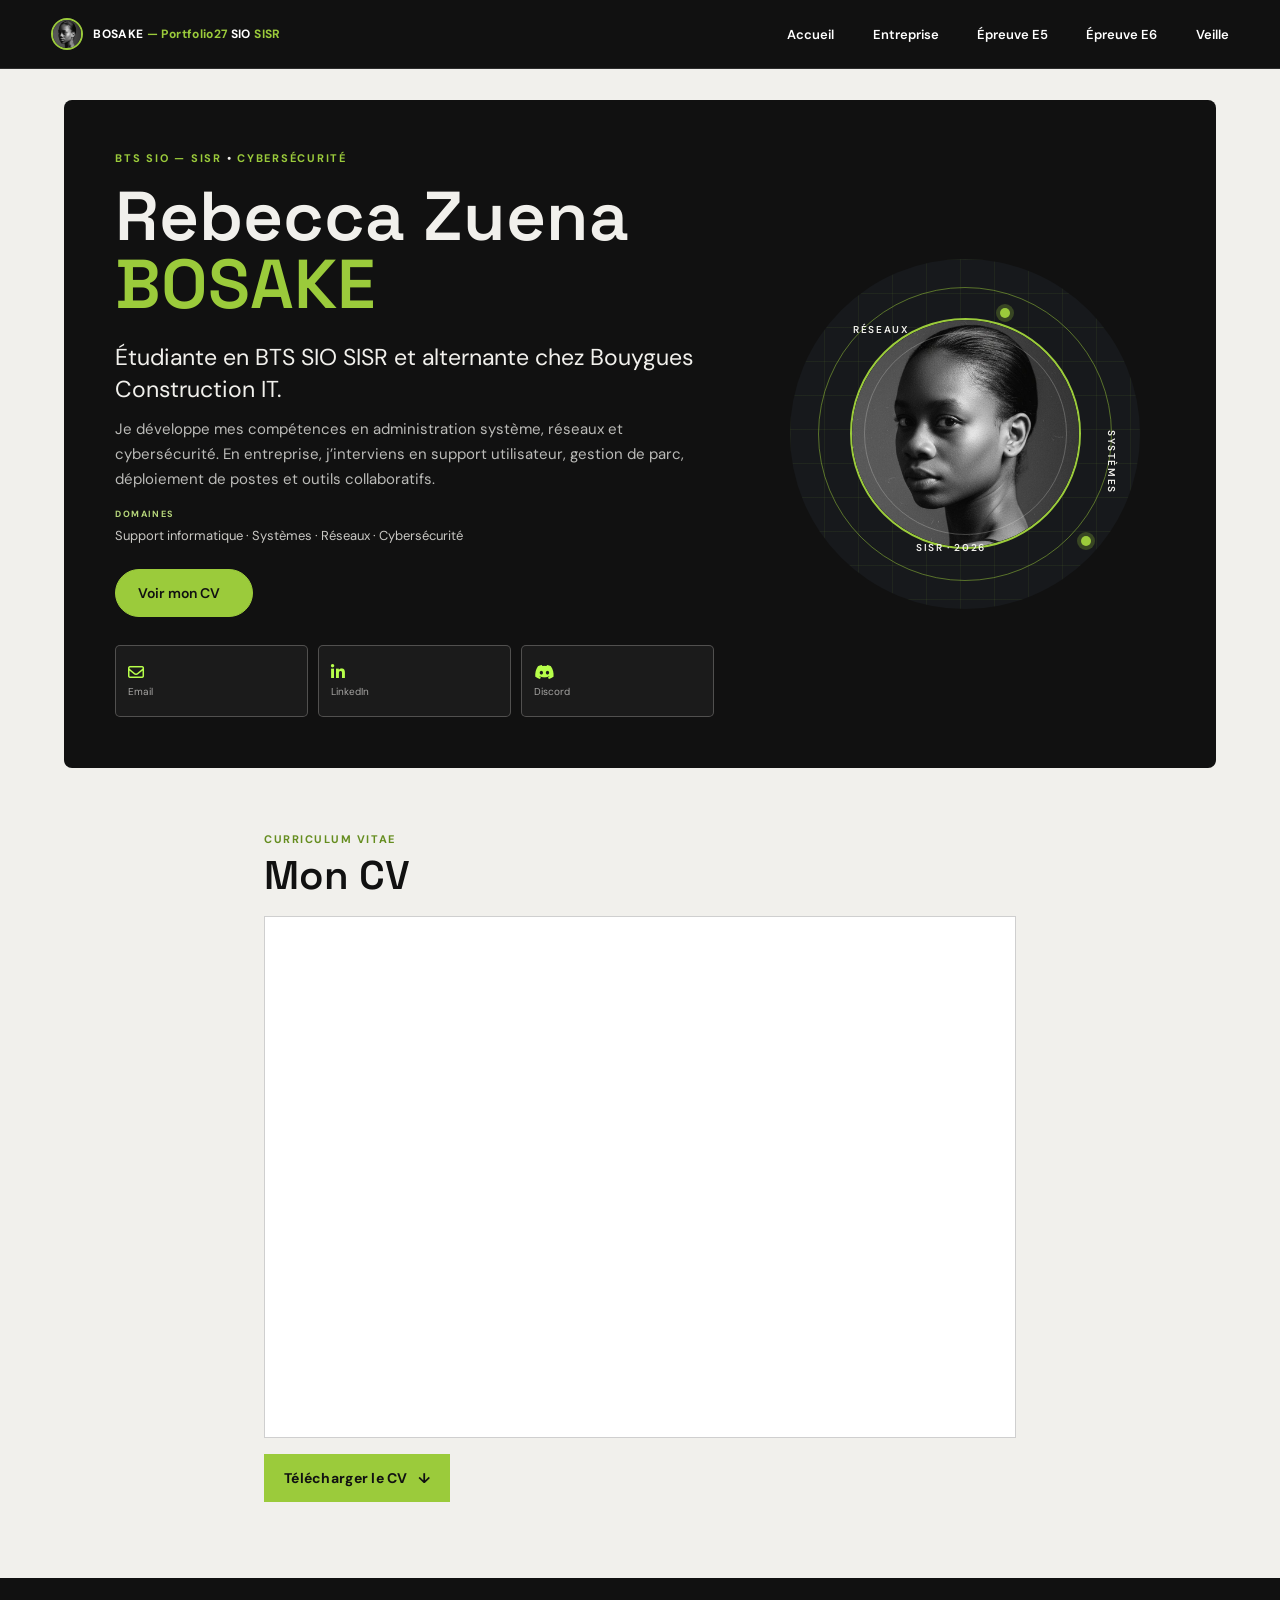
==== index.html @ e2fa52a4 "Add files via upload" ====
<!DOCTYPE html>
<html lang="fr">
<head>
  <meta charset="UTF-8">
  <meta name="viewport" content="width=device-width, initial-scale=1.0">
  <meta name="description" content="Portfolio de Rebecca Zuena BOSAKE — BTS SIO SISR, réseaux, systèmes et cybersécurité.">
  <title>Rebecca Zuena BOSAKE — Portfolio SIO SISR</title>
  <link rel="preconnect" href="https://fonts.googleapis.com">
  <link rel="preconnect" href="https://fonts.gstatic.com" crossorigin>
  <link href="https://fonts.googleapis.com/css2?family=DM+Sans:wght@400;500;600;700&family=Space+Grotesk:wght@400;500;600;700&display=swap" rel="stylesheet">
  <link rel="stylesheet" href="https://cdnjs.cloudflare.com/ajax/libs/font-awesome/6.5.1/css/all.min.css">
  <link rel="stylesheet" href="css/style.css">
  <link rel="stylesheet" href="css/navigation.css">
  <link rel="stylesheet" href="css/profile.css">
  <link rel="stylesheet" href="css/accent.css">
  <link rel="stylesheet" href="css/portfolio-redesign.css">
</head>
<body class="portfolio-home">
  <header class="nav">
    <a href="index.html#home" class="logo nav-wordmark magnetic">
      <img class="nav-avatar" src="images/rebecca-zuena-bosake.jpg" alt="Portrait de Rebecca Zuena BOSAKE">
      <span><span class="nav-brand-white">BOSAKE</span> — Portfolio27 <span class="nav-brand-white">SIO</span> <span class="nav-accent">SISR</span></span>
    </a>
    <nav class="nav-links" aria-label="Navigation principale">
      <a href="index.html">Accueil</a>
      <a href="alternance.html">Entreprise</a>
      <a href="e5.html">Épreuve E5</a>
      <a href="e6.html">Épreuve E6</a>
      <a href="veille.html">Veille</a>
    </nav>
  </header>

  <main>
    <section class="hero home-hero" id="home" aria-labelledby="home-title">
      <article class="home-card">
        <div class="home-card-content">
          <p class="home-eyebrow">BTS SIO — SISR <span>•</span> CYBERSÉCURITÉ</p>
          <h1 class="home-title" id="home-title"><span>Rebecca Zuena</span><span class="home-name-accent">BOSAKE</span></h1>
          <p class="home-subtitle">Étudiante en BTS SIO SISR et alternante chez Bouygues Construction IT.</p>
          <p class="home-summary">Je développe mes compétences en administration système, réseaux et cybersécurité. En entreprise, j’interviens en support utilisateur, gestion de parc, déploiement de postes et outils collaboratifs.</p>
          <p class="home-domains"><span>DOMAINES</span> Support informatique · Systèmes · Réseaux · Cybersécurité</p>
          <a class="home-button home-button-primary home-cv-button" href="#cv-preview">
            Voir mon CV <span aria-hidden="true"></span>
          </a>
          <nav class="home-contact-grid" aria-label="Me contacter et me retrouver en ligne">
            <a class="home-contact-card" href="mailto:rebecca.bosake@ynov.com">
              <i class="fa-regular fa-envelope" aria-hidden="true"></i>
              <span>Email</span>
            </a>
            <a class="home-contact-card" href="https://www.linkedin.com/in/rebecca-zuena-bosake-4a9a8a358?utm_source=share_via&amp;utm_content=profile&amp;utm_medium=member_ios" target="_blank" rel="noopener noreferrer">
              <i class="fa-brands fa-linkedin-in" aria-hidden="true"></i>
              <span>LinkedIn</span>
            </a>
            <a class="home-contact-card" href="https://discordapp.com/users/1363800523756798093" target="_blank" rel="noopener noreferrer">
              <i class="fa-brands fa-discord" aria-hidden="true"></i>
              <span>Discord</span>
            </a>
          </nav>
        </div>
        <div class="home-visual" aria-hidden="true">
          <span class="home-orbit home-orbit-outer"></span>
          <span class="home-orbit home-orbit-inner"></span>
          <div class="home-portrait-frame">
            <img class="home-portrait" src="images/rebecca-zuena-bosake.jpg" alt="">
          </div>
          <span class="home-node home-node-top"></span>
          <span class="home-node home-node-side"></span>
          <span class="home-visual-label home-label-top">RÉSEAUX</span>
          <span class="home-visual-label home-label-side">SYSTÈMES</span>
          <span class="home-visual-label home-label-bottom">SISR · 2026</span>
        </div>
      </article>
      <section class="home-cv-preview" id="cv-preview" aria-labelledby="cv-preview-title">
        <p class="home-cv-kicker">CURRICULUM VITAE</p>
        <h2 id="cv-preview-title">Mon CV</h2>
        <div class="home-cv-document">
          <iframe src="CV-Rebecca-Bosake.pdf" title="Aperçu du CV de Rebecca Zuena BOSAKE" loading="lazy"></iframe>
        </div>
        <a class="e5-open-link home-cv-download" href="CV-Rebecca-Bosake.pdf" download="CV-Rebecca-Bosake.pdf">
          Télécharger le CV <span aria-hidden="true">↓</span>
        </a>
      </section>
    </section>
  </main>

  <footer class="portfolio-footer site-footer">
    <address>12, rue Anatole France, 92000 Nanterre</address>
    <span>Merci d'avoir visité mon portfolio !</span>
    <nav aria-label="Informations légales">
      <a href="mentions-legales.html">Mentions légales</a>
      <a href="conditions.html">Conditions d’utilisation</a>
    </nav>
  </footer>

  <script src="js/tab-title.js" defer></script>
</body>
</html>
---- css/style.css ----
*{box-sizing:border-box;margin:0;padding:0}html{scroll-behavior:smooth}body{font-family:"DM Sans",sans-serif;background:#f1f0ec;color:#111;overflow-x:hidden}a{color:inherit;text-decoration:none}button{font:inherit}.loader{position:fixed;inset:0;background:#111;z-index:1000;color:#f1f0ec;display:grid;place-items:center}.loader-inner{width:min(520px,80vw);text-align:center}.loader-kicker{font-size:10px;letter-spacing:.25em;display:block;margin-bottom:18px;opacity:.55}.loader strong{font:600 clamp(50px,10vw,110px)/.9 "Space Grotesk";letter-spacing:-.08em}.loader strong span,.accent{color:#b7ff4a}.loader-line{height:1px;background:#444;margin:35px 0 10px;overflow:hidden}.loader-line i{display:block;height:100%;width:0;background:#f1f0ec}.loader small{font-size:10px;letter-spacing:.2em}.cursor-dot,.cursor-ring{position:fixed;pointer-events:none;z-index:9999;border-radius:50%;transform:translate(-50%,-50%)}.cursor-dot{width:5px;height:5px;background:#b7ff4a}.cursor-ring{width:30px;height:30px;border:1px solid rgba(17,17,17,.5);transition:width .25s,height .25s,border-color .25s}.nav{position:fixed;z-index:100;top:0;left:0;width:100%;padding:28px 4vw;display:flex;justify-content:space-between;align-items:center;mix-blend-mode:difference;color:white}.logo{font:700 27px "Space Grotesk";letter-spacing:-.08em}.logo span{color:#b7ff4a}.menu-btn{border:0;background:none;width:45px;height:45px;display:grid;align-content:center;gap:6px;cursor:pointer}.menu-btn span{height:1px;width:28px;background:#fff;display:block;transition:.4s}.menu{position:fixed;inset:0;background:#111;color:#f1f0ec;z-index:90;display:grid;place-items:center;transform:translateY(-100%)}.menu nav{width:min(900px,82vw);display:flex;flex-direction:column}.menu nav a{font:500 clamp(38px,7vw,90px)/1 "Space Grotesk";letter-spacing:-.06em;padding:9px 0;border-bottom:1px solid #333;display:flex;justify-content:space-between}.menu nav a em{font:12px "DM Sans";letter-spacing:.15em;color:#777;font-style:normal}.hero{min-height:100vh;position:relative;display:flex;align-items:center;padding:120px 7vw;overflow:hidden}.hero-grid{position:absolute;inset:0;background-image:linear-gradient(rgba(0,0,0,.045) 1px,transparent 1px),linear-gradient(90deg,rgba(0,0,0,.045) 1px,transparent 1px);background-size:70px 70px;mask-image:linear-gradient(to bottom,#000,transparent)}.hero-content{position:relative;width:100%;z-index:1}.eyebrow{font-size:10px;letter-spacing:.22em;font-weight:600;margin-bottom:35px}.eyebrow span{color:#8c8c8c;padding:0 7px}.hero-title{font:600 clamp(65px,13vw,185px)/.79 "Space Grotesk";letter-spacing:-.085em}.hero-title .line{display:block;overflow:hidden}.hero-title .muted{color:#a5a39d}.hero-bottom{display:flex;justify-content:space-between;align-items:end;margin-top:55px;max-width:1000px}.hero-bottom p{max-width:400px;font-size:14px;line-height:1.6;color:#555}.circle-link{width:115px;height:115px;border:1px solid #222;border-radius:50%;display:grid;place-items:center;font-size:9px;letter-spacing:.16em;transition:.4s}.circle-link:hover{background:#111;color:#fff}.circle-link span{font-size:18px}.scroll-indicator{position:absolute;bottom:35px;left:7vw;font-size:8px;letter-spacing:.2em;display:flex;gap:12px;align-items:center}.scroll-indicator span{width:35px;height:1px;background:#111}.section{position:relative;padding:150px 7vw}.section-number,.section-label{position:absolute;top:155px;font-size:9px;letter-spacing:.2em;color:#888}.section-number{left:3vw}.section-label{right:7vw}.intro-content{max-width:1050px;margin-left:13%;padding-top:70px}.big-text{font:500 clamp(36px,6vw,80px)/1.05 "Space Grotesk";letter-spacing:-.055em;max-width:1050px}.big-text strong{font-weight:500}.big-text span{color:#888}.body-copy{font-size:15px;line-height:1.7;color:#666;max-width:440px;margin:70px 0 35px;margin-left:40%}.text-link{font-size:10px;letter-spacing:.16em;border-bottom:1px solid #111;padding-bottom:8px;margin-left:40%}.text-link span{font-size:15px;margin-left:12px}.dark{background:#111;color:#f1f0ec}.dark .section-number,.dark .section-label{color:#666}.section-heading{margin-left:13%;padding-top:65px}.section-heading h2,.timeline h2,.contact h2{font:500 clamp(52px,8vw,115px)/.88 "Space Grotesk";letter-spacing:-.075em}.section-heading h2 span,.timeline h2 span,.contact h2 span{color:#777}.work-list{margin:100px 0 0 13%;border-top:1px solid #333}.work-item{display:grid;grid-template-columns:7% 25% 1fr auto;align-items:center;padding:32px 0;border-bottom:1px solid #333}.work-item>span,.work-item>b{font-size:9px;letter-spacing:.15em;color:#777}.work-item h3{font:500 clamp(22px,3vw,38px) "Space Grotesk";letter-spacing:-.04em}.work-item p{font-size:13px;color:#888;max-width:360px;line-height:1.5}.project-grid{margin:100px 0 0 13%;display:grid;grid-template-columns:1fr 1fr;gap:22px}.project-card{border-top:1px solid #bbb;padding-top:18px;cursor:pointer}.project-index{font-size:9px;color:#888;letter-spacing:.15em}.project-visual{height:340px;margin:20px 0;position:relative;overflow:hidden;background:#deddd8;display:grid;place-items:center}.visual-network{background:#171717}.visual-network i{position:absolute;width:9px;height:9px;border-radius:50%;background:#b7ff4a}.visual-network i:nth-child(1){left:25%;top:30%}.visual-network i:nth-child(2){right:25%;top:25%}.visual-network i:nth-child(3){left:40%;bottom:25%}.visual-network i:nth-child(4){right:20%;bottom:30%}.visual-network:after,.visual-network:before{content:"";position:absolute;width:50%;height:1px;background:#777;transform:rotate(20deg)}.visual-network:before{transform:rotate(-25deg)}.visual-server{background:#d2d1cc;align-content:center;gap:12px}.visual-server i{width:45%;height:48px;border:1px solid #111;position:relative}.visual-server i:after{content:"••••";position:absolute;right:12px;top:13px;letter-spacing:4px}.visual-linux{background:#171717;color:#b7ff4a;font:500 70px "Space Grotesk"}.visual-security{background:#d6d5cf}.shield{font-size:120px}.project-info h3{font:500 32px "Space Grotesk";letter-spacing:-.04em}.project-info p{font-size:13px;color:#666;max-width:430px;line-height:1.5;margin:10px 0 18px}.project-info span{font-size:8px;letter-spacing:.2em;color:#888}.timeline-content{margin-left:13%;padding-top:65px}.timeline-list{max-width:850px;margin-top:100px}.timeline-item{display:grid;grid-template-columns:10% 1fr;border-top:1px solid #333;padding:35px 0}.timeline-item>b{font-size:10px;color:#666}.timeline-item small{font-size:8px;letter-spacing:.2em;color:#666}.timeline-item h3{font:500 30px "Space Grotesk";margin:7px 0}.timeline-item p{color:#888;font-size:13px;line-height:1.5;max-width:500px}.contact{min-height:90vh;display:grid;align-content:center}.contact-content{margin-left:13%;padding-top:50px}.email{display:inline-block;font:500 clamp(20px,3vw,40px) "Space Grotesk";letter-spacing:-.04em;border-bottom:1px solid #111;padding:10px 0;margin-top:55px}.email span{font-size:22px;margin-left:25px}.socials{display:flex;gap:30px;margin-top:70px}.socials a{font-size:9px;letter-spacing:.2em}.socials a:hover{color:#777}footer{background:#111;color:#777;padding:25px 7vw;display:flex;justify-content:space-between;font-size:8px;letter-spacing:.16em}.reveal{opacity:0;transform:translateY(35px)}@media(max-width:800px){.cursor-dot,.cursor-ring{display:none}.hero{padding:130px 7vw}.hero-title{font-size:18vw}.hero-bottom{align-items:start;gap:30px;flex-direction:column}.circle-link{width:90px;height:90px}.section{padding:110px 7vw}.section-number,.section-label{top:115px}.section-number{left:4vw}.section-label{right:7vw}.intro-content,.section-heading,.work-list,.project-grid,.timeline-content,.contact-content{margin-left:0}.big-text{font-size:12vw}.body-copy,.text-link{margin-left:0}.work-item{grid-template-columns:12% 1fr}.work-item p{grid-column:2;margin-top:8px}.work-item b{display:none}.project-grid{grid-template-columns:1fr}.project-visual{height:260px}.section-heading{padding-top:45px}.work-list,.project-grid,.timeline-list{margin-top:65px}footer{flex-direction:column;gap:10px}.menu nav a{font-size:12vw}}
---- css/navigation.css ----
.nav {
  position: fixed;
  z-index: 999;
  top: 0;
  left: 0;
  width: 100%;
  gap: 28px;
  padding: 18px 4vw;
  border-bottom: 1px solid rgba(255, 255, 255, .12);
  background: #111;
  color: #fff;
  mix-blend-mode: normal;
}

.nav-links {
  display: flex;
  align-items: center;
  justify-content: flex-end;
  gap: clamp(16px, 3vw, 42px);
  min-width: 0;
}

.nav-links a {
  flex: none;
  font-size: 13px;
  font-weight: 600;
  white-space: nowrap;
  transition: color .2s;
}

.nav-links a:hover {
  color: #9BCB3B;
}

.nav-links a:focus-visible {
  outline: 2px solid #9BCB3B;
  outline-offset: 4px;
}

.logo {
  flex: none;
}

.nav-wordmark {
  font-family: "DM Sans", sans-serif;
  font-size: 12px;
  font-weight: 700;
  letter-spacing: .03em;
  white-space: nowrap;
}

.quick-nav {
  position: fixed;
  z-index: 1100;
  top: 50%;
  left: 14px;
  display: flex;
  flex-direction: column;
  align-items: flex-start;
  gap: 9px;
  transform: translateY(-50%);
}

.quick-nav-links {
  display: flex;
  flex-direction: column;
  gap: 8px;
  visibility: hidden;
  opacity: 0;
  transform: translateY(8px);
  pointer-events: none;
}

.quick-nav.is-pinned .quick-nav-links,
.quick-nav:hover .quick-nav-links,
.quick-nav:focus-within .quick-nav-links,
.quick-nav:has(+ .quick-nav-toggle:hover) .quick-nav-links,
.quick-nav:has(+ .quick-nav-toggle:focus-visible) .quick-nav-links {
  visibility: visible;
  opacity: 1;
  transform: translateY(0);
  pointer-events: auto;
}

.quick-nav-button,
.quick-nav-top {
  display: inline-flex;
  min-height: 40px;
  align-items: center;
  justify-content: center;
  padding: 0 14px;
  border: 1px solid rgba(241, 240, 236, .8);
  border-radius: 999px;
  background: #111;
  color: #f1f0ec;
  box-shadow: 0 3px 14px rgba(0, 0, 0, .16);
  font-size: 12px;
  font-weight: 600;
  white-space: nowrap;
  transition: color .2s, background-color .2s, border-color .2s, transform .2s;
}

.quick-nav-button:hover,
.quick-nav-top:hover,
.quick-nav-primary {
  border-color: #9BCB3B;
  background: #9BCB3B;
  color: #111;
}

.quick-nav-button:focus-visible,
.quick-nav-top:focus-visible {
  outline: 2px solid #9BCB3B;
  outline-offset: 3px;
}

.quick-nav-top {
  position: fixed;
  z-index: 1101;
  right: 24px;
  bottom: 24px;
  width: 40px;
  height: 40px;
  padding: 0;
  border-color: #9BCB3B;
  background: #9BCB3B;
  color: #111;
  font-size: 10px;
  font-weight: 700;
  line-height: 1;
}

html {
  scroll-padding-top: 0;
  scroll-behavior: auto;
}

.nav-wordmark {
  display: inline-flex;
  align-items: center;
  gap: 10px;
}

.nav-avatar {
  flex: none;
  width: 32px;
  height: 32px;
  border: 2px solid #9BCB3B;
  border-radius: 50%;
  object-fit: cover;
  object-position: center 24%;
}

.nav-accent {
  color: #9BCB3B;
}

.nav-wordmark > span {
  color: #fff;
}

.nav-wordmark .nav-brand-white {
  color: #fff;
}

.nav-wordmark .nav-accent {
  color: #9BCB3B;
}

.quick-nav {
  transition: transform .32s cubic-bezier(.2, .7, .2, 1);
}

.quick-nav.has-scrolled:not(.is-pinned) {
  transform: translate(calc(-100% - 14px), -50%);
}

.quick-nav.has-scrolled.is-pinned,
.quick-nav.has-scrolled:hover,
.quick-nav.has-scrolled:focus-within,
.quick-nav.has-scrolled:has(+ .quick-nav-toggle:hover),
.quick-nav.has-scrolled:has(+ .quick-nav-toggle:focus-visible) {
  transform: translateY(-50%);
}

.quick-nav.is-pinned .quick-nav-links,
.quick-nav:hover .quick-nav-links,
.quick-nav:focus-within .quick-nav-links,
.quick-nav:has(+ .quick-nav-toggle:hover) .quick-nav-links,
.quick-nav:has(+ .quick-nav-toggle:focus-visible) .quick-nav-links {
  visibility: visible;
  opacity: 1;
  transform: translateY(0);
  pointer-events: auto;
}

.quick-nav-toggle {
  position: fixed;
  z-index: 1101;
  top: 50%;
  left: 0;
  display: grid;
  width: 20px;
  height: 64px;
  place-items: center;
  padding: 0;
  border: 1px solid rgba(241, 240, 236, .8);
  border-left: 0;
  border-radius: 0 12px 12px 0;
  background: #111;
  color: #9BCB3B;
  box-shadow: 0 3px 14px rgba(0, 0, 0, .16);
  cursor: pointer;
  font-size: 20px;
  transform: translateY(-50%);
  transition: color .2s, background-color .2s;
  visibility: hidden;
  opacity: 0;
}

.quick-nav.has-scrolled + .quick-nav-toggle {
  visibility: visible;
  opacity: 1;
}

.quick-nav-toggle:hover,
.quick-nav-toggle:focus-visible {
  background: #9BCB3B;
  color: #111;
}

.quick-nav-toggle.is-pinned span {
  transform: rotate(180deg);
}

.quick-nav-toggle span {
  transition: transform .25s;
}

@media (prefers-reduced-motion: reduce) {
  .quick-nav,
  .quick-nav-toggle,
  .quick-nav-toggle span {
    transition-duration: .01ms;
  }
}

@media (max-width: 800px) {
  .nav {
    gap: 22px;
    padding: 14px 5vw;
      .nav-avatar {
    width: 26px;
    height: 26px;
  }
  }

  .nav-links {
    flex: 1;
    justify-content: flex-start;
    overflow-x: auto;
    scrollbar-width: none;
    -webkit-overflow-scrolling: touch;
  }

  .nav-links::-webkit-scrollbar {
    display: none;
  }

  .nav-links a {
    font-size: 12px;
  }

  .nav-wordmark {
    font-size: 10px;
  }

  .quick-nav {
    top: auto;
    bottom: 54px;
    left: 12px;
    max-width: calc(100vw - 66px);
    flex-direction: row;
    align-items: center;
    gap: 6px;
    transform: none;
  }

  .quick-nav.has-scrolled:not(.is-pinned) {
    transform: translateY(calc(100% + 54px));
  }

  .quick-nav.has-scrolled.is-pinned,
  .quick-nav.has-scrolled:hover,
  .quick-nav.has-scrolled:focus-within,
  .quick-nav.has-scrolled:has(+ .quick-nav-toggle:hover),
  .quick-nav.has-scrolled:has(+ .quick-nav-toggle:focus-visible) {
    transform: none;
  }

  .quick-nav.is-pinned .quick-nav-links,
  .quick-nav:hover .quick-nav-links,
  .quick-nav:focus-within .quick-nav-links,
  .quick-nav:has(+ .quick-nav-toggle:hover) .quick-nav-links,
  .quick-nav:has(+ .quick-nav-toggle:focus-visible) .quick-nav-links {
    transform: none;
  }

  .quick-nav-toggle {
    top: auto;
    bottom: 12px;
    left: 12px;
    width: 64px;
    height: 22px;
    border: 1px solid rgba(241, 240, 236, .8);
    border-bottom: 0;
    border-radius: 12px 12px 0 0;
    transform: none;
  }

  .quick-nav-toggle.is-pinned span {
    transform: rotate(90deg);
  }

  .quick-nav-links {
    flex-direction: row;
    max-width: calc(100vw - 118px);
    gap: 5px;
    overflow-x: auto;
    scrollbar-width: none;
    -webkit-overflow-scrolling: touch;
  }

  .quick-nav-links::-webkit-scrollbar {
    display: none;
  }

  .quick-nav-button {
    min-height: 38px;
    padding: 0 10px;
    font-size: 11px;
  }

  .quick-nav-top {
    right: 12px;
    bottom: 12px;
    width: 38px;
    height: 38px;
    min-height: 38px;
  }
}

@media (max-width: 430px) {
  .nav-links {
    gap: 7px;
  }

  .nav-links a {
    font-size: 11px;
  }

  .quick-nav {
    bottom: 50px;
  }

  .quick-nav-toggle {
    bottom: 8px;
    left: 12px;
  }

  .quick-nav-button {
    padding: 0 8px;
    font-size: 10px;
  }
}
---- css/profile.css ----
.home-hero {
  min-height: 0;
  padding: 112px 5vw 96px;
  background: #f1f0ec;
}

.stack-panel {
  position: relative;
  min-height: 100vh;
  isolation: isolate;
}

.stack-panel:not(#home) {
  margin-top: -48px;
  padding-top: 198px;
}

#home.stack-panel {
  z-index: 1;
  min-height: 0;
}

#profil.stack-panel {
  z-index: 2;
  background: #f1f0ec;
  min-height: 0;
  padding: 56px 7vw 28px;
}

#certifications.stack-panel {
  z-index: 3;
  min-height: 0;
  margin-top: -16px;
  padding: 64px 7vw 48px;
  background: #f1f0ec;
  color: #111;
}

#entreprise.stack-panel {
  z-index: 3;
  min-height: 0;
  margin-top: -16px;
  padding: 64px 7vw 58px;
  background: #e8e7e1;
  color: #111;
  scroll-margin-top: 72px;
}

#certifications.stack-panel {
  z-index: 4;
}

#parcours.stack-panel {
  z-index: 5;
  min-height: 0;
  margin-top: -16px;
  padding: 64px 7vw 58px;
  background: #e8e7e1;
  color: #111;
}

#experience.stack-panel {
  z-index: 5;
  background: #111;
}

#e6.stack-panel {
  z-index: 6;
  background: #f1f0ec;
}

#veille.stack-panel {
  z-index: 7;
  background: #111;
}

#contact.stack-panel {
  z-index: 9;
  min-height: 0;
  padding: 90px 7vw 64px;
  background: #f1f0ec;
}

#cv.stack-panel {
  z-index: 8;
  min-height: 0;
  padding: 90px 7vw 96px;
  background: #f1f0ec;
  color: #111;
}

.home-hero .hero-grid {
  display: none;
}

.home-card {
  position: relative;
  isolation: isolate;
  display: grid;
  grid-template-columns: minmax(0, 1.1fr) minmax(260px, .9fr);
  align-items: center;
  gap: clamp(30px, 5vw, 76px);
  width: min(1480px, 100%);
  min-height: 0;
  margin: 0 auto;
  padding: clamp(30px, 4vw, 58px);
  overflow: hidden;
  border-radius: 8px;
  background: #111;
  color: #f1f0ec;
}

.home-card-content {
  position: relative;
  z-index: 1;
}

.home-eyebrow,
.profile-kicker {
  color: #9BCB3B;
  font-size: 11px;
  font-weight: 700;
  letter-spacing: .16em;
}

.home-eyebrow span {
  color: #f1f0ec;
}

.home-title {
  display: flex;
  flex-direction: column;
  margin-top: 24px;
  font: 600 68px/.98 "Space Grotesk", sans-serif;
}

.home-title span {
  white-space: nowrap;
}

.home-name-accent {
  color: #9BCB3B;
}

.home-subtitle {
  margin-top: 24px;
  min-height: 2.4em;
  font-size: 26px;
  line-height: 1.2;
}

.typed-cursor {
  color: #9BCB3B;
}

.home-summary {
  margin-top: 18px;
  color: rgba(241, 240, 236, .76);
  font-size: 17px;
  line-height: 1.7;
}

.home-summary strong {
  color: #f1f0ec;
}

.home-actions {
  display: flex;
  flex-wrap: wrap;
  gap: 12px;
  margin-top: 34px;
}

.home-button {
  display: inline-flex;
  min-height: 48px;
  align-items: center;
  justify-content: center;
  gap: 10px;
  padding: 0 22px;
  border: 1px solid rgba(241, 240, 236, .72);
  border-radius: 999px;
  color: #f1f0ec;
  font-size: 14px;
  font-weight: 600;
  transition: color .2s, background-color .2s, border-color .2s;
}

.home-button:hover,
.home-button-primary {
  border-color: #9BCB3B;
  background: #9BCB3B;
  color: #111;
}

.home-visual {
  position: relative;
  display: grid;
  width: min(100%, 380px);
  aspect-ratio: 1;
  place-items: center;
  justify-self: center;
  overflow: hidden;
  border-radius: 50%;
  background-color: #17191c;
  background-image: linear-gradient(rgba(155, 203, 59, .07) 1px, transparent 1px), linear-gradient(90deg, rgba(155, 203, 59, .07) 1px, transparent 1px);
  background-size: 34px 34px;
}

.home-orbit {
  position: absolute;
  z-index: 1;
  border: 1px solid rgba(155, 203, 59, .5);
  border-radius: 50%;
}

.home-orbit-outer {
  inset: 8%;
}

.home-orbit-inner {
  inset: 21%;
  border-color: rgba(241, 240, 236, .24);
}

.home-portrait-frame {
  position: absolute;
  z-index: 0;
  width: 66%;
  height: 66%;
  border: 2px solid #9BCB3B;
  border-radius: 50%;
  overflow: hidden;
}

.home-portrait {
  position: relative;
  z-index: 0;
  display: block;
  width: 100%;
  height: 100%;
  border-radius: 50%;
  object-fit: cover;
  object-position: center 24%;
}

.home-portrait-frame::before,
.home-portrait-frame::after {
  position: absolute;
  z-index: 1;
  inset: 0;
  border-radius: 50%;
  background: url("../images/rebecca-zuena-bosake.jpg") center 24% / cover no-repeat;
  content: "";
  opacity: 0;
  pointer-events: none;
}

.home-portrait-frame::before {
  filter: drop-shadow(2px 0 #9BCB3B);
  animation: portrait-glitch-a 5s infinite steps(1, end);
}

.home-portrait-frame::after {
  filter: drop-shadow(-2px 0 rgba(241, 240, 236, .9));
  animation: portrait-glitch-b 5s infinite steps(1, end);
}

@keyframes portrait-glitch-a {
  0%, 86%, 94%, 100% {
    clip-path: inset(42% 0 45%);
    opacity: 0;
    transform: translateX(0);
  }

  87%, 89% {
    clip-path: inset(40% 0 44%);
    opacity: .52;
    transform: translateX(7px);
  }

  90%, 92% {
    clip-path: inset(40% 0 44%);
    opacity: .28;
    transform: translateX(-5px);
  }
}

@keyframes portrait-glitch-b {
  0%, 89%, 96%, 100% {
    clip-path: inset(58% 0 29%);
    opacity: 0;
    transform: translateX(0);
  }

  90%, 92% {
    clip-path: inset(58% 0 26%);
    opacity: .42;
    transform: translateX(-7px);
  }

  93%, 94% {
    clip-path: inset(58% 0 26%);
    opacity: .26;
    transform: translateX(4px);
  }
}

.home-node {
  position: absolute;
  z-index: 2;
  width: 10px;
  height: 10px;
  border-radius: 50%;
  background: #9BCB3B;
  box-shadow: 0 0 0 4px rgba(155, 203, 59, .25);
}

.home-node-top {
  top: 14%;
  left: 60%;
}

.home-node-side {
  right: 14%;
  bottom: 18%;
}

.home-visual-label {
  position: absolute;
  z-index: 3;
  color: #f1f0ec;
  font-size: 10px;
  font-weight: 600;
  letter-spacing: .16em;
  line-height: 1;
  text-transform: uppercase;
  white-space: nowrap;
}

.home-label-top {
  top: 19%;
  left: 18%;
}

.home-label-side {
  top: 49%;
  right: 7%;
  writing-mode: vertical-rl;
}

.home-label-bottom {
  bottom: 16%;
  left: 36%;
}

.profile-contact:hover {
  color: #9BCB3B;
}

.profile-section-title {
  margin-top: 18px;
  font: 600 58px/1 "Space Grotesk", sans-serif;
}

.profile-section-title span {
  color: #9BCB3B;
}

.profile-section-intro {
  max-width: 680px;
  margin-top: 16px;
  color: #444;
  font-size: 22px;
  line-height: 1.45;
}

.profile-section .profile-grid {
  margin-top: 20px;
}

.profile-grid {
  display: grid;
  grid-template-columns: repeat(2, minmax(0, 1fr));
  gap: 0 54px;
}

.profile-block {
  display: grid;
  grid-template-columns: 40px 1fr;
  gap: 12px;
  padding: 18px 0;
  border-bottom: 1px solid rgba(17, 17, 17, .15);
}

.profile-index {
  color: #9BCB3B;
  font-size: 14px;
  font-weight: 700;
}

.profile-block h3 {
  margin-bottom: 8px;
  font: 600 26px/1.2 "Space Grotesk", sans-serif;
}

.profile-block p {
  color: #555;
  font-size: 20px;
  line-height: 1.5;
}

.profile-contact {
  display: inline-flex;
  align-items: center;
  gap: 12px;
  margin-top: 42px;
  font-weight: 700;
}

.profile-section .profile-contact {
  margin-top: 18px;
}

.company-content {
  width: min(1120px, calc(100% - clamp(120px, 12vw, 160px)));
  margin: 0 0 0 clamp(120px, 12vw, 160px);
}

.company-heading {
  display: grid;
  grid-template-columns: minmax(180px, .7fr) minmax(0, 1.3fr);
  align-items: center;
  gap: clamp(32px, 7vw, 100px);
}

.company-brand {
  min-width: 0;
}

.company-logo {
  display: grid;
  min-height: 190px;
  padding: 30px;
  place-items: center;
  background: #fff;
}

.company-logo img {
  display: block;
  width: min(100%, 220px);
  height: auto;
}

.company-logo-credit {
  display: block;
  margin-top: 9px;
  color: #666;
  font-size: 10px;
  text-align: right;
  text-decoration: underline;
  text-underline-offset: 2px;
}

.company-heading h2 {
  margin-top: 15px;
  font: 600 clamp(40px, 5vw, 68px)/.98 "Space Grotesk", sans-serif;
  letter-spacing: -.06em;
}

.company-heading h2 span {
  color: #777;
}

.company-intro {
  max-width: 660px;
  margin-top: 20px;
  color: #555;
  font-size: 17px;
  line-height: 1.6;
}

.company-cards {
  display: grid;
  grid-template-columns: repeat(3, minmax(0, 1fr));
  gap: 18px;
  margin-top: 46px;
}

.company-card {
  min-height: 210px;
  padding: 25px;
  border-top: 3px solid #00A888;
  background: #fff;
}

.company-card-index {
  color: #00A888;
  font-size: 9px;
  font-weight: 700;
  letter-spacing: .15em;
}

.company-card h3 {
  margin-top: 28px;
  font: 600 clamp(24px, 2.4vw, 34px)/1.1 "Space Grotesk", sans-serif;
  letter-spacing: -.04em;
}

.company-card p {
  margin-top: 12px;
  color: #666;
  font-size: 14px;
  line-height: 1.55;
}

.company-devices {
  position: relative;
  height: clamp(300px, 35vw, 440px);
  margin-top: 46px;
  overflow: hidden;
  border-radius: 8px;
  background: #121820;
  isolation: isolate;
}

.company-devices::before {
  position: absolute;
  z-index: -1;
  inset: 0;
  background-image: linear-gradient(rgba(0, 168, 136, .1) 1px, transparent 1px), linear-gradient(90deg, rgba(0, 168, 136, .1) 1px, transparent 1px);
  background-size: 42px 42px;
  content: "";
  mask-image: linear-gradient(to bottom, #000, transparent 95%);
}

.device-glow {
  position: absolute;
  top: 15%;
  left: 30%;
  width: 40%;
  aspect-ratio: 1;
  border-radius: 50%;
  background: rgba(0, 168, 136, .3);
  filter: blur(75px);
}

.company-device {
  position: absolute;
  bottom: 12%;
  border: 2px solid #aab4c1;
  border-radius: 12px;
  background: #202a35;
  box-shadow: 0 24px 55px rgba(0, 0, 0, .42), inset 0 0 0 2px rgba(255, 255, 255, .08);
  animation: company-device-float 5s ease-in-out infinite;
}

.device-screen {
  position: absolute;
  inset: 7px;
  overflow: hidden;
  border-radius: 7px;
  background: linear-gradient(145deg, #eef4f7, #cddce6);
}

.device-ui {
  display: flex;
  height: 100%;
  flex-direction: column;
  align-items: flex-start;
  padding: 12%;
  color: #172b41;
}

.device-ui-label {
  color: #00A888;
  font-size: clamp(5px, .55vw, 8px);
  font-weight: 700;
  letter-spacing: .12em;
}

.device-ui-title {
  margin-top: 10%;
  font: 600 clamp(9px, 1.3vw, 18px)/1.15 "Space Grotesk", sans-serif;
}

.device-ui-line {
  display: block;
  width: 68%;
  height: 4px;
  margin-top: auto;
  border-radius: 4px;
  background: #00A888;
}

.device-ui-chip {
  margin-top: 18%;
  padding: 5px 7px;
  border-radius: 3px;
  background: #d6e3f2;
  color: #00A888;
  font-size: 6px;
  font-weight: 700;
  letter-spacing: .1em;
}

.device-ui-chart {
  display: flex;
  width: 100%;
  height: 27%;
  align-items: end;
  justify-content: space-between;
  gap: 5%;
  margin-top: auto;
  border-bottom: 1px solid rgba(23, 43, 65, .3);
}

.device-ui-chart i {
  width: 12%;
  height: 35%;
  border-radius: 3px 3px 0 0;
  background: #FF661F;
}

.device-ui-chart i:nth-child(2n) {
  height: 70%;
  background: #00A888;
}

.device-ui-chart i:nth-child(3n) {
  height: 52%;
}

.device-ui-dashboard {
  display: flex;
  width: 100%;
  gap: 6px;
  margin-top: 14%;
}

.device-ui-dashboard i {
  flex: 1;
  height: 25px;
  border: 1px solid rgba(0, 168, 136, .22);
  border-radius: 3px;
  background: rgba(255, 255, 255, .62);
}

.device-phone {
  left: 13%;
  width: 12%;
  height: 47%;
  border-radius: 18px;
  animation-delay: -1.2s;
}

.device-phone .device-screen {
  inset: 8px 5px;
  border-radius: 12px;
}

.device-camera {
  position: absolute;
  z-index: 1;
  top: 4px;
  left: 50%;
  width: 18px;
  height: 4px;
  border-radius: 5px;
  background: #25303c;
  transform: translateX(-50%);
}

.device-phone .device-ui {
  padding: 20% 12%;
}

.device-tablet {
  left: 28%;
  width: 25%;
  height: 55%;
  animation-delay: -.65s;
}

.device-laptop {
  left: 43%;
  width: 35%;
  height: 63%;
  animation-delay: -1.8s;
}

.device-keyboard {
  position: absolute;
  right: -6%;
  bottom: -7%;
  left: -6%;
  height: 7%;
  border-radius: 0 0 10px 10px;
  background: #aab4c1;
  box-shadow: 0 6px 9px rgba(0, 0, 0, .28);
}

.device-monitor {
  right: 7%;
  width: 21%;
  height: 57%;
  animation-delay: -2.4s;
}

.device-stand {
  position: absolute;
  bottom: -16%;
  left: 43%;
  width: 14%;
  height: 17%;
  background: #aab4c1;
}

.device-stand::after {
  position: absolute;
  bottom: 0;
  left: -55%;
  width: 210%;
  height: 5px;
  border-radius: 5px;
  background: #aab4c1;
  content: "";
}

@keyframes company-device-float {
  0%, 100% {
    transform: translateY(0);
  }

  50% {
    transform: translateY(-12px);
  }
}

.company-device-caption {
  margin-top: 14px;
  color: #666;
  font-size: 13px;
  text-align: right;
}

@media (prefers-reduced-motion: reduce) {
  .company-device {
    animation: none;
  }

  .school-item {
    transition: none;
  }

  .school-item:hover {
    transform: none;
  }

  .school-item:nth-child(even),
  .school-item:nth-child(even):hover {
    transform: translateY(38px);
  }
}

.profile-section-content {
  display: flex;
  min-height: 0;
  flex-direction: column;
  justify-content: flex-start;
  max-width: none;
  margin-left: 8%;
  padding-top: 0;
}

.profile-section .section-number {
  top: 76px;
}

.certifications-content {
  width: min(1100px, 100%);
  margin: 0 auto;
}

.certifications-title {
  margin-top: 20px;
  font: 600 58px/.98 "Space Grotesk", sans-serif;
}

.certifications-title span {
  color: #111;
}

.certification-grid {
  display: grid;
  grid-template-columns: repeat(2, minmax(0, 1fr));
  gap: 22px;
  width: calc(100% - clamp(80px, 6.25vw, 100px));
  margin-left: clamp(80px, 6.25vw, 100px);
  margin-top: 36px;
}

.certification-card {
  display: flex;
  min-width: 0;
  flex-direction: column;
  padding: 14px;
  border: 1px solid rgba(17, 17, 17, .16);
  background: #e8e7e1;
  color: #111;
  transition: transform .3s ease, border-color .3s ease, box-shadow .3s ease;
}

.certification-card:hover {
  transform: translateY(-7px);
  border-color: #9BCB3B;
  box-shadow: 0 18px 40px rgba(17, 17, 17, .12);
}

.certification-type {
  min-height: 30px;
  color: #555;
  font-size: 9px;
  font-weight: 700;
  letter-spacing: .14em;
}

.certification-art {
  position: relative;
  overflow: hidden;
  aspect-ratio: 1.35;
  background: #111;
}

.certification-art img {
  display: block;
  width: 100%;
  height: 100%;
  object-fit: cover;
  transition: transform .5s cubic-bezier(.2, .7, .2, 1);
}

.certification-card:hover .certification-art img {
  transform: scale(1.045);
}

.certification-art-label {
  position: absolute;
  right: 10px;
  bottom: 10px;
  padding: 7px 9px;
  background: #9BCB3B;
  color: #111;
  font-size: 8px;
  font-weight: 700;
  letter-spacing: .1em;
}

.certification-info {
  padding: 17px 5px 7px;
}

.certification-card h3 {
  font: 600 clamp(20px, 1.8vw, 25px)/1.15 "Space Grotesk", sans-serif;
  letter-spacing: -.035em;
}

.certification-card p {
  margin-top: 9px;
  color: #555;
  font-size: 13px;
  line-height: 1.55;
}

.school-content {
  width: min(1100px, 100%);
  margin: 0 auto;
}

.school-title {
  margin-top: 20px;
  font: 600 58px/.98 "Space Grotesk", sans-serif;
}

.school-title span {
  color: #111;
}

.school-timeline {
  position: relative;
  display: grid;
  grid-template-columns: repeat(2, minmax(0, 1fr));
  align-items: stretch;
  column-gap: clamp(36px, 10vw, 120px);
  row-gap: 34px;
  margin-top: 36px;
  padding: 8px 0;
  list-style: none;
}

.school-item {
  position: relative;
  display: flex;
  min-width: 0;
  flex-direction: column;
  overflow: hidden;
  border: 1px solid rgba(17, 17, 17, .75);
  border-radius: 16px;
  background: #fff;
  box-shadow: 0 12px 28px rgba(17, 17, 17, .14);
  transition: transform .3s ease, box-shadow .3s ease;
}

.school-item:nth-child(even) {
  transform: translateY(38px);
}

.school-item:hover {
  z-index: 1;
  transform: translateY(-5px);
  box-shadow: 0 18px 36px rgba(17, 17, 17, .22);
}

.school-item:nth-child(even):hover {
  transform: translateY(33px);
}

.school-year {
  display: block;
  padding: 13px 16px;
  border-bottom: 1px solid rgba(255, 255, 255, .25);
  background: #111;
  color: #fff;
  font: 700 20px/1.2 "Space Grotesk", sans-serif;
  text-align: center;
}

.school-details {
  flex: 1;
  padding: 22px 24px;
}

.school-details h3 {
  font: 700 clamp(20px, 2vw, 27px)/1.3 "Space Grotesk", sans-serif;
}

.school-details p {
  margin-top: 12px;
  color: #555;
  font-size: 17px;
  line-height: 1.55;
}

.school-details p + p {
  margin-top: 10px;
  font-size: 15px;
}

@media (min-width: 801px) {
  .school-item {
    min-height: 210px;
  }
}

.cv-content {
  display: grid;
  grid-template-columns: minmax(0, 1fr) 290px;
  align-items: center;
  gap: clamp(32px, 7vw, 80px);
  width: min(1000px, 100%);
  margin: 0 auto;
}

.cv-copy {
  max-width: 420px;
}

.cv-copy .eyebrow {
  color: #648a1e;
}

.cv-title {
  font: 600 clamp(58px, 8vw, 100px)/.9 "Space Grotesk", sans-serif;
  letter-spacing: -.07em;
}

.cv-title span {
  color: #789c25;
}

.cv-intro {
  max-width: 360px;
  margin-top: 24px;
  color: #555;
  font-size: 18px;
  line-height: 1.6;
}

.cv-download {
  margin-top: 30px;
  text-transform: none;
}

.cv-download span {
  font-size: 20px;
}

.cv-preview {
  position: relative;
  display: block;
  width: 290px;
  height: 390px;
  max-width: 100%;
  justify-self: center;
  overflow: hidden;
  border: 1px solid #d4d2ca;
  background: #fff;
}

.cv-preview iframe {
  display: block;
  width: 100%;
  height: 100%;
  border: 0;
}

.cv-preview-label {
  position: absolute;
  right: 14px;
  bottom: 14px;
  display: inline-flex;
  align-items: center;
  padding: 11px 14px;
  background: #9BCB3B;
  color: #111;
  font-size: 10px;
  font-weight: 700;
  letter-spacing: .1em;
  transition: background-color .2s;
}

.cv-preview-label:hover {
  background: #b7ff4a;
}

.cv-preview-label span {
  margin-left: 8px;
  font-size: 15px;
}

.loader strong {
  font-size: clamp(34px, 8vw, 80px);
  letter-spacing: -.07em;
}

.portfolio-footer {
  justify-content: center;
  text-align: center;
  background: #111;
  color: #777;
}

.portfolio-footer.site-footer {
  flex-wrap: wrap;
  gap: 12px 24px;
  justify-content: space-between;
  padding: 20px 5vw;
  background: #111;
  color: #777;
  font-size: 10px;
  letter-spacing: .04em;
}

.site-footer address {
  color: inherit;
  font-style: normal;
}

.site-footer > span {
  color: inherit;
}

.site-footer nav {
  display: flex;
  gap: 18px;
}

.site-footer nav a {
  color: inherit;
}

.site-footer a:hover {
  color: #b7ff4a;
}

@media (max-width: 430px) {
  .site-footer {
    align-items: flex-start;
    flex-direction: column;
  }
}

.contact-content {
  width: min(1120px, 100%);
  margin-left: 8%;
  padding-top: 20px;
}

.contact .contact-section-title {
  margin: 0 0 28px;
  color: #111;
  font: 700 56px/1.05 "Space Grotesk", sans-serif;
}

.contact-kicker {
  margin-bottom: 24px;
  color: #111;
  font-size: 13px;
  font-weight: 700;
  letter-spacing: .16em;
}

.contact-layout {
  display: grid;
  grid-template-columns: minmax(0, 1.5fr) minmax(210px, .7fr);
  align-items: start;
  gap: clamp(32px, 7vw, 96px);
}

.contact-primary {
  min-width: 0;
}

.contact .contact-message {
  max-width: 680px;
  font: 400 34px/1.35 "DM Sans", sans-serif;
  letter-spacing: 0;
}

.contact-actions {
  display: flex;
  flex-wrap: wrap;
  gap: 12px;
  margin-top: 28px;
}

.contact-button {
  display: inline-flex;
  min-height: 52px;
  align-items: center;
  justify-content: center;
  gap: 14px;
  padding: 0 18px;
  border: 1px solid #9BCB3B;
  background: #9BCB3B;
  color: #111;
  font-size: 16px;
  font-weight: 700;
  text-transform: uppercase;
  transition: color .2s, background-color .2s, border-color .2s;
}

.contact-button:hover {
  border-color: #111;
  background: #111;
  color: #f1f0ec;
}

.contact-socials {
  display: grid;
  gap: 12px;
  justify-items: end;
  margin-left: clamp(40px, 4vw, 64px);
  margin-top: 40px;
  padding-top: 42px;
}

.contact-social-button {
  display: inline-flex;
  width: min(180px, 100%);
  min-height: 56px;
  align-items: center;
  justify-content: space-between;
  gap: 16px;
  padding: 0 18px;
  background: #111;
  color: #f1f0ec;
  font-size: 16px;
  font-weight: 700;
  letter-spacing: .03em;
  text-transform: uppercase;
  transition: background-color .2s, color .2s;
}

.contact-social-button:hover {
  background: #9BCB3B;
  color: #111;
}

.contact-details {
  display: grid;
  grid-template-columns: minmax(0, 1.5fr) minmax(260px, 1fr);
  align-items: center;
  gap: 48px;
  margin-top: 58px;
  padding-top: 28px;
  border-top: 1px solid rgba(17, 17, 17, .2);
}

.contact-address {
  display: grid;
  align-content: start;
  gap: 18px;
  font-size: 16px;
  font-style: normal;
  line-height: 1.6;
}

.contact-address-line {
  display: grid;
  grid-template-columns: 26px 1fr;
  align-items: start;
  gap: 10px;
}

.contact-address-line > span:first-child {
  font-size: 19px;
  line-height: 1.4;
}

.contact-legal {
  display: grid;
  align-content: start;
  justify-self: end;
  justify-items: start;
  gap: 0;
  transform: translateX(48px);
}

.contact-legal h3 {
  margin: 0 0 2px;
  font: 600 20px/1.2 "Space Grotesk", sans-serif;
}

.contact-legal p {
  margin-top: 8px;
  color: #444;
  font-size: 15px;
  line-height: 1.5;
}

.contact-legal a {
  display: inline-flex;
  align-items: center;
  min-height: 30px;
  padding: 2px 0;
  border: 0;
  font-size: 16px;
  font-weight: 700;
  text-decoration: none;
}

.contact-legal a:hover {
  border-color: #9BCB3B;
  color: #66851f;
}

.contact-map {
  margin-top: 36px;
  width: calc(100% + clamp(24px, 4vw, 56px));
  height: 320px;
  overflow: hidden;
  background: #e5e4df;
}

.contact-map.leaflet-container {
  font-family: "DM Sans", sans-serif;
}

.legal-page {
  width: min(920px, 86vw);
  min-height: calc(100vh - 130px);
  margin: 0 auto;
  padding: 132px 0 90px;
}

.legal-back {
  display: inline-block;
  margin-bottom: 38px;
  padding-bottom: 6px;
  border-bottom: 1px solid #111;
  font-size: 14px;
  font-weight: 700;
}

.legal-back:hover {
  border-color: #9BCB3B;
  color: #66851f;
}

.legal-kicker {
  color: #66851f;
  font-size: 12px;
  font-weight: 700;
  letter-spacing: .14em;
}

.legal-title {
  margin-top: 16px;
  font: 600 56px/1.05 "Space Grotesk", sans-serif;
}

.legal-content {
  display: grid;
  gap: 28px;
  margin-top: 38px;
  padding-top: 30px;
  border-top: 1px solid rgba(17, 17, 17, .2);
}

.legal-content section {
  display: grid;
  grid-template-columns: minmax(190px, .45fr) minmax(0, 1fr);
  gap: 24px;
}

.legal-content h2 {
  font: 600 20px/1.3 "Space Grotesk", sans-serif;
}

.legal-content p {
  margin: 0;
  color: #4a4a4a;
  font-size: 16px;
  line-height: 1.6;
}

.legal-content a {
  text-decoration: underline;
  text-underline-offset: 3px;
}

.legal-content section p + p {
  grid-column: 2;
  margin-top: -16px;
}

@media (max-width: 800px) {
  .legal-page {
    width: 90vw;
    padding: 112px 0 64px;
  }

  .legal-title {
    font-size: 40px;
  }

  .legal-content {
    gap: 24px;
    margin-top: 28px;
    padding-top: 24px;
  }

  .legal-content section {
    grid-template-columns: minmax(0, 1fr);
    gap: 8px;
  }

  .legal-content section p + p {
    grid-column: 1;
    margin-top: 0;
  }
}

@media (max-width: 800px) {
  .project-grid {
    scroll-margin-top: 110px;
  }
}

@media (max-width: 800px) {
  .stack-panel:not(#home) {
    margin-top: -36px;
    padding-top: 146px;
  }

  #profil.stack-panel {
    min-height: 0;
    padding: 48px 5vw 24px;
  }

  #certifications.stack-panel {
    margin-top: -12px;
    padding: 48px 5vw 32px;
  }

  #parcours.stack-panel {
    margin-top: -12px;
    padding: 48px 5vw 40px;
  }

  #entreprise.stack-panel {
    margin-top: -12px;
    padding: 48px 5vw 40px;
  }

  .company-content {
    width: 100%;
    margin: 0;
  }

  .company-heading {
    grid-template-columns: minmax(0, 1fr);
    gap: 26px;
  }

  .company-logo {
    min-height: 135px;
    padding: 22px;
  }

  .company-logo-credit {
    text-align: left;
  }

  .company-logo img {
    width: min(210px, 70%);
  }

  .company-cards {
    grid-template-columns: minmax(0, 1fr);
    gap: 12px;
    margin-top: 30px;
  }

  .company-card {
    min-height: 0;
    padding: 20px;
  }

  .company-card h3 {
    margin-top: 16px;
    font-size: 26px;
  }

  .company-devices {
    height: 260px;
    margin-top: 30px;
  }

  .device-phone {
    left: 7%;
    width: 17%;
    height: 43%;
  }

  .device-tablet {
    left: 24%;
    width: 27%;
    height: 49%;
  }

  .device-laptop {
    left: 39%;
    width: 38%;
    height: 54%;
  }

  .device-monitor {
    right: 3%;
    width: 23%;
    height: 47%;
  }

  .device-ui-label {
    font-size: 6px;
  }

  .device-ui-title {
    font-size: 10px;
  }

  .company-device-caption {
    text-align: left;
  }

  #cv.stack-panel {
    padding: 72px 5vw 78px;
  }

  #contact.stack-panel {
    min-height: 0;
    padding: 82px 5vw 56px;
  }

  .cv-content {
    grid-template-columns: minmax(0, 1fr);
    gap: 34px;
  }

  .cv-copy {
    max-width: 560px;
  }

  .cv-preview {
    width: 270px;
    height: 360px;
  }

  .profile-section-content {
    margin-left: 0;
    min-height: 0;
    padding-top: 0;
  }

  .profile-section .section-number {
    top: 48px;
  }

  .profile-section-title {
    font-size: 44px;
    margin-top: 12px;
  }

  .profile-section-intro {
    font-size: 20px;
    margin-top: 10px;
  }

  .profile-section .profile-grid {
    margin-top: 12px;
  }

  .profile-block {
    padding: 10px 0;
  }

  .profile-block h3 {
    font-size: 24px;
  }

  .profile-block p {
    font-size: 18px;
    line-height: 1.4;
  }

  .profile-section .profile-contact {
    margin-top: 4px;
  }

  .certifications-title {
    font-size: 44px;
  }

  .school-title {
    font-size: 44px;
  }

  .school-timeline {
    grid-template-columns: minmax(0, 1fr);
    gap: 18px;
    margin-top: 30px;
  }

  .school-item {
    width: 100%;
    min-height: 0;
    transform: none;
  }

  .school-item:nth-child(even) {
    transform: none;
  }

  .school-item:nth-child(even):hover,
  .school-item:hover {
    transform: translateY(-3px);
  }

  .school-year {
    font-size: 18px;
  }

  .school-details {
    padding: 18px 18px 0;
  }

  .school-details h3 {
    font-size: 21px;
  }

  .school-details p {
    font-size: 15px;
  }

  .school-details p + p {
    font-size: 14px;
  }

  .certification-grid {
    grid-template-columns: repeat(2, minmax(0, 1fr));
    width: 100%;
    margin-left: 0;
    margin-top: 24px;
  }

  .certification-card {
    padding: 11px;
  }

  .certification-card h3 {
    font-size: 22px;
  }

  .certification-card p {
    font-size: 14px;
  }

  .contact-content {
    width: 100%;
    margin-left: 0;
    padding-top: 0;
  }

  .contact-layout {
    grid-template-columns: minmax(0, 1fr);
    transform: none;
    gap: 28px;
  }

  .contact .contact-message {
    font-size: 26px;
  }

  .contact .contact-section-title {
    margin-bottom: 18px;
    font-size: 42px;
  }

  .contact-actions {
    gap: 10px;
  }

  .contact-button {
    min-height: 48px;
    padding: 0 14px;
  }

  .contact-socials {
    grid-template-columns: minmax(0, 1fr);
    justify-items: start;
    gap: 10px;
    margin-top: 0;
    margin-left: 0;
    padding-top: 0;
  }

  .contact-map {
    width: calc(100% + 20px);
  }

  .contact-social-button {
    width: min(190px, 100%);
    min-height: 52px;
    font-size: 15px;
  }

  .contact-details {
    grid-template-columns: minmax(0, 1fr);
    gap: 30px;
    margin-top: 40px;
    padding-top: 22px;
  }

  .contact-address {
    font-size: 15px;
  }

  .contact-legal {
    justify-self: start;
    transform: none;
  }

  .contact-map {
    margin-top: 26px;
    height: 260px;
  }
}

@media (min-width: 801px) and (max-width: 1000px) {
  .certification-grid {
    grid-template-columns: repeat(2, minmax(0, 1fr));
  }
}

@media (max-width: 560px) {
  .certification-grid {
    grid-template-columns: minmax(0, 1fr);
  }

  .cv-preview {
    width: 240px;
    height: 320px;
  }
}

@media (max-width: 380px) {
  .profile-section-title {
    font-size: 36px;
  }
}

@media (min-width: 801px) and (max-width: 1200px) {
  .contact-legal {
    transform: translateX(12px);
  }

  .contact-map {
    width: 100%;
  }
}

@media (min-width: 801px) and (max-width: 1100px) {
  .home-card {
    grid-template-columns: minmax(0, 1.2fr) minmax(220px, .8fr);
    gap: 24px;
    padding: 40px;
  }

  .home-title {
    font-size: 44px;
  }
}

@media (max-width: 800px) {
  .home-hero {
    min-height: auto;
    padding: 98px 5vw 56px;
  }

  .home-card {
    grid-template-columns: minmax(0, 1fr);
    gap: 38px;
    min-height: 0;
    padding: clamp(28px, 8vw, 48px);
  }

  .home-title {
    font-size: 48px;
  }

  .home-title span {
    white-space: normal;
  }

  .home-visual {
    width: min(320px, 100%);
  }

  .home-subtitle,
  .profile-lead {
    font-size: 20px;
  }

  .profile-heading h1 {
    font-size: 48px;
  }

  .profile-page {
    width: 90vw;
    padding-top: 112px;
  }

  .profile-grid {
    grid-template-columns: minmax(0, 1fr);
  }

  .profile-back {
    margin-bottom: 38px;
  }
}

@media (max-width: 380px) {
  .home-title {
    font-size: 36px;
  }

  .profile-heading h1 {
    font-size: 36px;
  }

  .home-button {
    min-height: 44px;
    padding: 0 15px;
    font-size: 13px;
  }
}
---- css/accent.css ----
.loader strong span,
.accent,
.logo span,
.visual-linux {
  color: #9BCB3B;
}

.cursor-dot,
.visual-network i {
  background: #9BCB3B;
}
---- css/portfolio-redesign.css ----
.portfolio-home .home-hero {
  display: grid;
  min-height: 100vh;
  align-items: center;
  padding: 100px 5vw 42px;
}

.portfolio-home .home-card {
  grid-template-columns: minmax(0, 1.2fr) minmax(240px, .8fr);
  gap: clamp(28px, 4vw, 64px);
  width: min(1380px, 100%);
  padding: clamp(28px, 4vw, 58px);
  background: #111;
}

.portfolio-home .home-title {
  margin-top: 18px;
  font-size: clamp(42px, 5.4vw, 72px);
}

.portfolio-home .home-subtitle {
  min-height: 0;
  margin-top: 22px;
  font-size: clamp(18px, 1.8vw, 24px);
  line-height: 1.4;
}

.portfolio-home .home-summary {
  max-width: 720px;
  margin-top: 12px;
  font-size: 15px;
  line-height: 1.65;
}

.home-domains {
  margin-top: 16px;
  color: rgba(241, 240, 236, .82);
  font-size: 13px;
  line-height: 1.6;
}

.home-domains span {
  display: block;
  margin-bottom: 4px;
  color: #b7d77b;
  font-size: 9px;
  font-weight: 700;
  letter-spacing: .16em;
}

.home-cv-button {
  width: fit-content;
  margin-top: 22px;
}

.home-cv-preview {
  grid-column: 1 / -1;
  width: min(820px, 100%);
  margin: 30px auto 0;
  padding: clamp(20px, 3vw, 34px);
  background: #f1f0ec;
  color: #111;
  scroll-margin-top: 100px;
}

.home-cv-kicker {
  color: #658d1f;
  font-size: 11px;
  font-weight: 700;
  letter-spacing: .14em;
}

.home-cv-preview h2 {
  margin-top: 8px;
  font: 600 clamp(28px, 4vw, 40px)/1.1 "Space Grotesk", sans-serif;
}

.home-cv-document {
  height: min(58vh, 540px);
  min-height: 340px;
  margin-top: 18px;
  border: 1px solid rgba(17, 17, 17, .2);
  background: #fff;
}

.home-cv-document iframe {
  display: block;
  width: 100%;
  height: 100%;
  border: 0;
}

.home-cv-download {
  display: inline-flex;
  width: fit-content;
  min-height: 48px;
  align-items: center;
  justify-content: center;
  gap: 10px;
  margin-top: 16px;
  padding: 0 20px;
  background: #9BCB3B;
  color: #111;
  font-size: 14px;
  font-weight: 700;
  transition: background-color .2s, transform .2s;
}

.home-cv-download:hover {
  background: #b7ff4a;
  transform: translateY(-2px);
}

.home-contact-grid {
  display: grid;
  grid-template-columns: repeat(3, minmax(0, 1fr));
  gap: 10px;
  margin-top: 28px;
}

.home-contact-card {
  display: grid;
  min-width: 0;
  min-height: 72px;
  align-content: center;
  gap: 5px;
  padding: 12px;
  border: 1px solid rgba(241, 240, 236, .25);
  border-radius: 5px;
  background: rgba(255, 255, 255, .045);
  transition: border-color .2s, background-color .2s, transform .2s;
}

.home-contact-card:hover {
  transform: translateY(-3px);
  border-color: #b7ff4a;
  background: rgba(255, 255, 255, .09);
}

.home-contact-card i {
  color: #b7ff4a;
  font-size: 16px;
}

.home-contact-card span {
  color: rgba(241, 240, 236, .65);
  font-size: 10px;
}

.portfolio-home .home-visual {
  width: min(100%, 350px);
}

.e5-synthesis {
  scroll-margin-top: 100px;
}

.e5-preview {
  position: relative;
  width: min(100%, 980px);
  height: min(54vh, 540px);
  min-height: 340px;
  margin-right: auto;
  margin-left: auto;
}

.e5-preview iframe {
  pointer-events: none;
}

.e5-preview-link {
  position: absolute;
  z-index: 1;
  inset: 0;
  display: grid;
  place-items: center;
}

.e5-preview-link::after {
  padding: 12px 18px;
  border-radius: 3px;
  background: rgba(17, 17, 17, .82);
  color: #fff;
  content: "Ouvrir l’aperçu dans un nouvel onglet ↗";
  font-size: 13px;
  opacity: 0;
  transition: opacity .2s;
}

.e5-preview-link:hover::after,
.e5-preview-link:focus-visible::after {
  opacity: 1;
}

.e5-preview-link:focus-visible {
  outline: 3px solid #9BCB3B;
  outline-offset: -3px;
}

.e5-open-link {
  display: flex;
  min-height: 48px;
  justify-content: center;
  font-size: 14px;
  letter-spacing: .02em;
  text-transform: none;
}

.e5-school-work > .section-page-intro {
  max-width: 640px;
}

.e5-work-grid.project-grid {
  grid-template-columns: minmax(0, 1fr);
  gap: 13px;
}

.e5-work-card {
  display: grid;
  grid-template-columns: 150px minmax(0, 1fr);
  gap: 14px 20px;
  align-items: center;
  padding: 15px;
  border: 1px solid rgba(17, 17, 17, .16);
  border-top: 1px solid rgba(17, 17, 17, .3);
  background: #fff;
}

.e5-work-card .project-visual {
  width: 150px;
  height: 104px;
  margin: 0;
}

.e5-work-card .visual-linux {
  font-size: 42px;
}

.e5-work-card .visual-server {
  gap: 5px;
}

.e5-work-card .visual-server i {
  width: 62%;
  height: 20px;
}

.e5-work-card .visual-server i:after {
  top: 3px;
  right: 6px;
  font-size: 9px;
}

.e5-work-card .project-info h3 {
  font-size: clamp(20px, 2.4vw, 28px);
}

.e5-work-card .project-info p {
  margin: 7px 0 10px;
}

.e5-document-button {
  display: flex;
  min-height: 44px;
  grid-column: 1 / -1;
  align-items: center;
  justify-content: space-between;
  gap: 12px;
  padding: 0 16px;
  background: #1d352e;
  color: #fff;
  font-size: 12px;
  font-weight: 700;
  transition: background-color .2s;
}

.e5-document-button:hover {
  background: #304e3f;
}

.e5-document-button span {
  color: #b7ff4a;
  font-size: 18px;
}

.e5-certifications {
  width: 100%;
  margin-top: 64px;
  padding: 54px clamp(20px, 5vw, 64px);
  border-radius: 4px;
  background: #f1f0ec;
  color: #111;
}

.e5-certifications .certifications-content {
  width: 100%;
}

.e5-certifications .certifications-title {
  font-size: clamp(42px, 6vw, 64px);
}

.e5-certifications .certifications-title span {
  color: #888;
}

.e5-certifications .certification-grid {
  width: 100%;
  margin-left: 0;
}

@media (max-width: 800px) {
  .portfolio-home .home-hero {
    min-height: 100vh;
    padding: 92px 5vw 34px;
  }

  .portfolio-home .home-card {
    grid-template-columns: minmax(0, 1fr);
    gap: 28px;
  }

  .portfolio-home .home-visual {
    width: min(250px, 75%);
  }

  .home-contact-grid {
    grid-template-columns: minmax(0, 1fr);
  }

  .home-contact-card {
    min-height: 0;
    grid-template-columns: 24px 1fr;
    align-items: center;
  }

  .home-contact-card i {
    grid-row: auto;
  }

  .home-cv-preview {
    margin-top: 18px;
  }

  .home-cv-document {
    height: 55vh;
    min-height: 360px;
  }

  .home-cv-download {
    width: 100%;
  }

  .e5-work-card {
    grid-template-columns: 100px minmax(0, 1fr);
    gap: 12px;
    padding: 12px;
  }

  .e5-work-card .project-visual {
    width: 100px;
    height: 88px;
  }

  .e5-work-card .project-info p {
    font-size: 12px;
  }

  .e5-certifications {
    padding: 36px 18px;
  }

  .e5-certifications .certification-grid {
    grid-template-columns: minmax(0, 1fr);
  }
}

@media (max-width: 430px) {
  .e5-work-card {
    grid-template-columns: 78px minmax(0, 1fr);
    gap: 10px;
    padding: 10px;
  }

  .e5-work-card .project-visual {
    width: 78px;
    height: 78px;
  }
}

@media (prefers-reduced-motion: reduce) {
  .home-contact-card,
  .home-cv-download,
  .e5-preview-link::after,
  .e5-document-button {
    transition: none;
  }
}
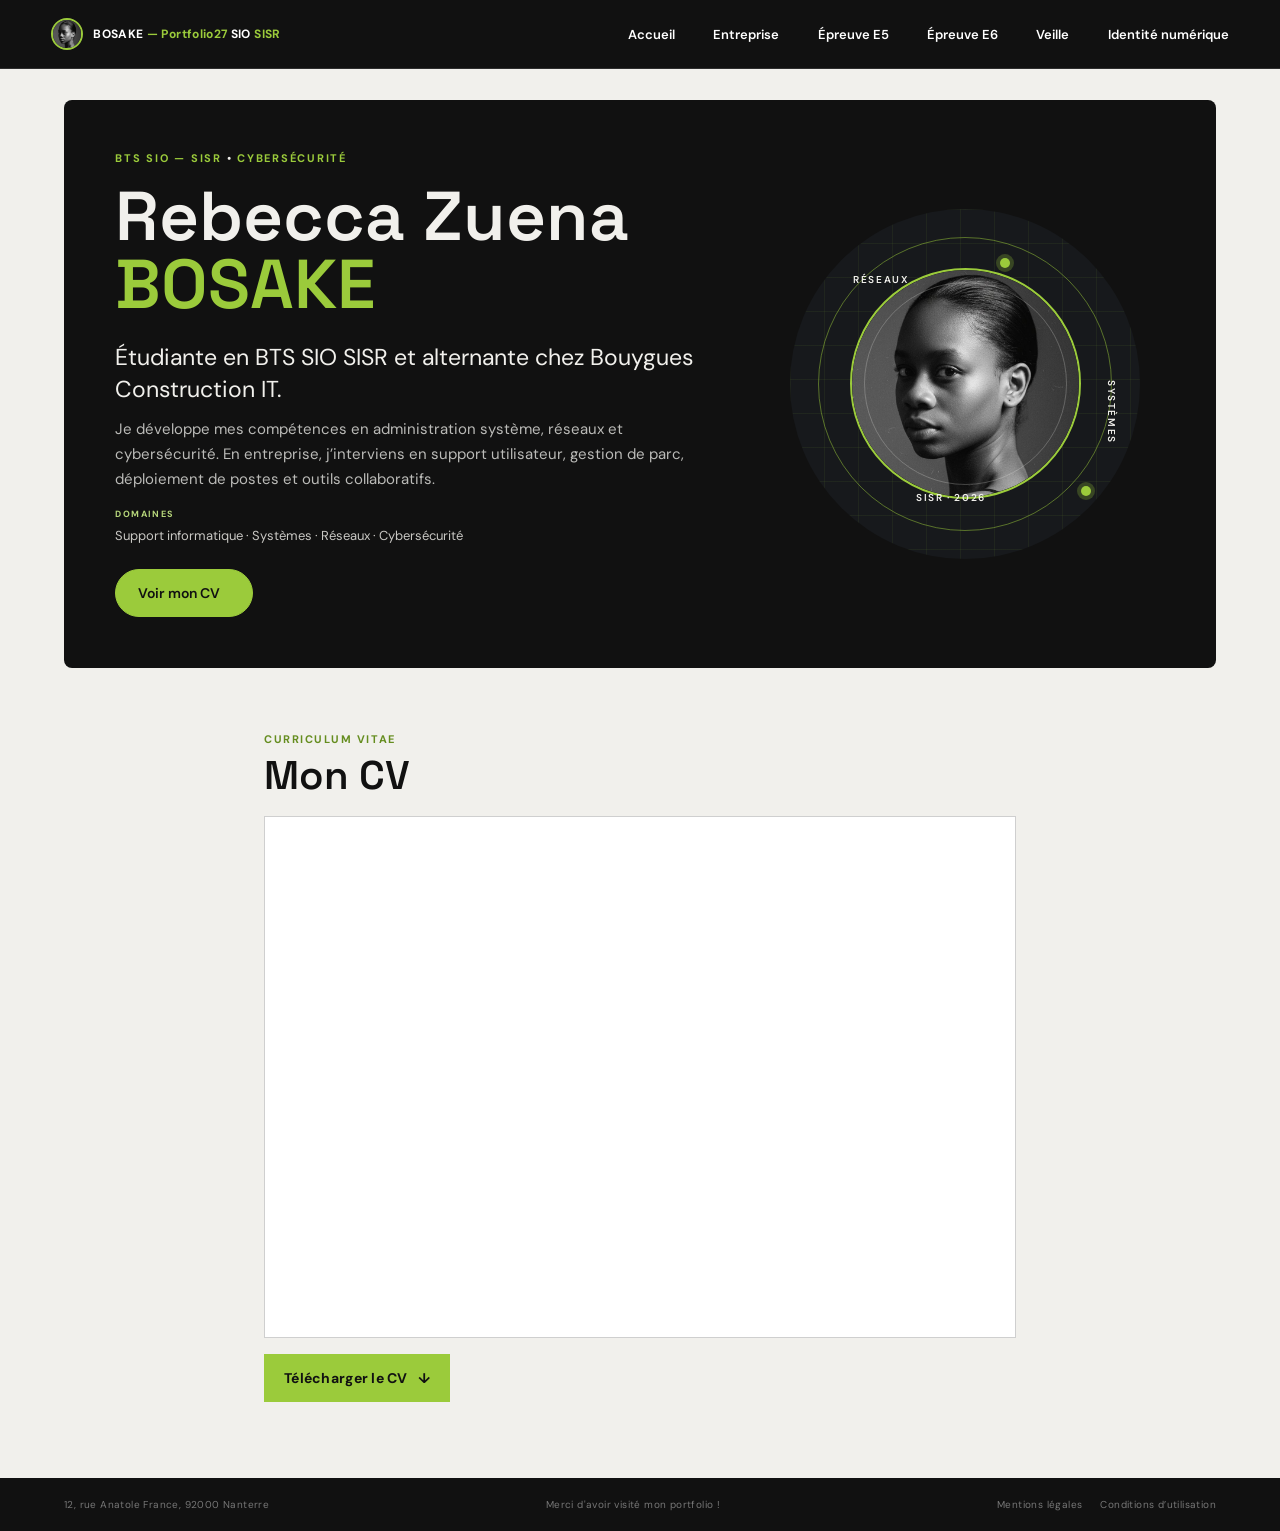
==== commit 65661c48: "Mise à jour du portfolio et des documents BTS" ====
--- a/index.html
+++ b/index.html
@@ -27,6 +27,7 @@
       <a href="e5.html">Épreuve E5</a>
       <a href="e6.html">Épreuve E6</a>
       <a href="veille.html">Veille</a>
+      <a href="identite-numerique.html">Identité numérique</a>
     </nav>
   </header>
 
@@ -42,20 +43,6 @@
           <a class="home-button home-button-primary home-cv-button" href="#cv-preview">
             Voir mon CV <span aria-hidden="true"></span>
           </a>
-          <nav class="home-contact-grid" aria-label="Me contacter et me retrouver en ligne">
-            <a class="home-contact-card" href="mailto:rebecca.bosake@ynov.com">
-              <i class="fa-regular fa-envelope" aria-hidden="true"></i>
-              <span>Email</span>
-            </a>
-            <a class="home-contact-card" href="https://www.linkedin.com/in/rebecca-zuena-bosake-4a9a8a358?utm_source=share_via&amp;utm_content=profile&amp;utm_medium=member_ios" target="_blank" rel="noopener noreferrer">
-              <i class="fa-brands fa-linkedin-in" aria-hidden="true"></i>
-              <span>LinkedIn</span>
-            </a>
-            <a class="home-contact-card" href="https://discordapp.com/users/1363800523756798093" target="_blank" rel="noopener noreferrer">
-              <i class="fa-brands fa-discord" aria-hidden="true"></i>
-              <span>Discord</span>
-            </a>
-          </nav>
         </div>
         <div class="home-visual" aria-hidden="true">
           <span class="home-orbit home-orbit-outer"></span>
--- a/css/portfolio-redesign.css
+++ b/css/portfolio-redesign.css
@@ -147,6 +147,210 @@
   font-size: 10px;
 }
 
+.identity-hero {
+  margin-top: 24px;
+}
+
+.identity-card {
+  grid-template-columns: minmax(0, 1.2fr) minmax(220px, .8fr);
+  gap: clamp(28px, 4vw, 64px);
+  width: 100%;
+  padding: clamp(28px, 4vw, 58px);
+}
+
+.identity-card h1.identity-title {
+  margin-top: 18px;
+  font-size: clamp(42px, 5.4vw, 72px);
+}
+
+.identity-card h1.identity-title .home-name-accent {
+  color: #9BCB3B;
+}
+
+.identity-card h1.identity-title > span:first-child {
+  color: #f1f0ec;
+}
+
+.identity-card .home-subtitle {
+  min-height: 0;
+  margin-top: 20px;
+  font-size: clamp(18px, 1.8vw, 24px);
+}
+
+.identity-card .home-contact-grid {
+  grid-template-columns: minmax(0, 1fr);
+  margin-top: 22px;
+}
+
+.identity-card .home-contact-card {
+  min-height: 54px;
+  grid-template-columns: 24px minmax(0, 1fr);
+  align-items: center;
+}
+
+.identity-card .home-contact-card span {
+  overflow-wrap: anywhere;
+  font-size: 12px;
+}
+
+.identity-visual {
+  position: relative;
+  display: grid;
+  width: min(100%, 320px);
+  aspect-ratio: 1;
+  place-items: center;
+  justify-self: center;
+  overflow: hidden;
+  border: 1px solid rgba(155, 203, 59, .3);
+  border-radius: 50%;
+  background-color: #17191c;
+  background-image: linear-gradient(rgba(155, 203, 59, .07) 1px, transparent 1px), linear-gradient(90deg, rgba(155, 203, 59, .07) 1px, transparent 1px);
+  background-size: 30px 30px;
+}
+
+.identity-visual strong {
+  z-index: 1;
+  color: #9BCB3B;
+  font: 600 clamp(64px, 9vw, 112px)/1 "Space Grotesk", sans-serif;
+  letter-spacing: -.08em;
+}
+
+.identity-orbit {
+  position: absolute;
+  border: 1px solid rgba(155, 203, 59, .45);
+  border-radius: 50%;
+}
+
+.identity-orbit-outer {
+  inset: 8%;
+}
+
+.identity-orbit-inner {
+  inset: 21%;
+  border-color: rgba(241, 240, 236, .24);
+}
+
+.identity-cross {
+  position: absolute;
+  z-index: 1;
+  background: rgba(241, 240, 236, .2);
+}
+
+.identity-cross-horizontal {
+  width: 100%;
+  height: 1px;
+}
+
+.identity-cross-vertical {
+  width: 1px;
+  height: 100%;
+}
+
+.identity-visual-label {
+  position: absolute;
+  right: 12%;
+  bottom: 14%;
+  color: rgba(241, 240, 236, .65);
+  font-size: 9px;
+  font-weight: 700;
+  letter-spacing: .12em;
+}
+
+.identity-contact {
+  width: min(760px, 100%);
+  margin: 38px auto 0;
+  padding: clamp(22px, 4vw, 40px);
+  border: 1px solid rgba(17, 17, 17, .18);
+  background: #fff;
+}
+
+.identity-contact h2 {
+  margin-top: 10px;
+  font: 600 clamp(28px, 4vw, 40px)/1.1 "Space Grotesk", sans-serif;
+}
+
+.identity-contact-intro {
+  max-width: 620px;
+  margin-top: 12px;
+  color: #555;
+  font-size: 14px;
+  line-height: 1.65;
+}
+
+.identity-contact-form {
+  display: grid;
+  grid-template-columns: repeat(2, minmax(0, 1fr));
+  gap: 18px;
+  margin-top: 24px;
+}
+
+.identity-form-field {
+  display: grid;
+  gap: 7px;
+}
+
+.identity-form-field-wide {
+  grid-column: 1 / -1;
+}
+
+.identity-form-field label {
+  color: #222;
+  font-size: 13px;
+  font-weight: 700;
+}
+
+.identity-form-field label span {
+  color: #666;
+  font-weight: 400;
+}
+
+.identity-form-field input,
+.identity-form-field textarea {
+  width: 100%;
+  min-height: 46px;
+  padding: 11px 12px;
+  border: 1px solid rgba(17, 17, 17, .25);
+  border-radius: 3px;
+  background: #f8f8f6;
+  color: #111;
+  font: 400 14px/1.5 "DM Sans", sans-serif;
+}
+
+.identity-form-field textarea {
+  min-height: 130px;
+  resize: vertical;
+}
+
+.identity-form-field input:focus,
+.identity-form-field textarea:focus {
+  border-color: #658d1f;
+  outline: 2px solid rgba(101, 141, 31, .2);
+}
+
+.identity-form-submit {
+  grid-column: 1 / -1;
+  min-height: 48px;
+  border: 0;
+  border-radius: 3px;
+  background: #9BCB3B;
+  color: #111;
+  font: 700 14px "DM Sans", sans-serif;
+  opacity: .65;
+}
+
+.identity-contact-email {
+  margin-top: 20px;
+  color: #555;
+  font-size: 13px;
+}
+
+.identity-contact-email a {
+  color: #304e3f;
+  font-weight: 700;
+  text-decoration: underline;
+  text-underline-offset: 3px;
+}
+
 .portfolio-home .home-visual {
   width: min(100%, 350px);
 }
@@ -324,6 +528,28 @@
     width: min(250px, 75%);
   }
 
+  .identity-card {
+    grid-template-columns: minmax(0, 1fr);
+    gap: 28px;
+  }
+
+  .identity-visual {
+    width: min(250px, 75%);
+  }
+
+  .identity-contact {
+    margin-top: 28px;
+  }
+
+  .identity-contact-form {
+    grid-template-columns: minmax(0, 1fr);
+  }
+
+  .identity-form-field-wide,
+  .identity-form-submit {
+    grid-column: auto;
+  }
+
   .home-contact-grid {
     grid-template-columns: minmax(0, 1fr);
   }
